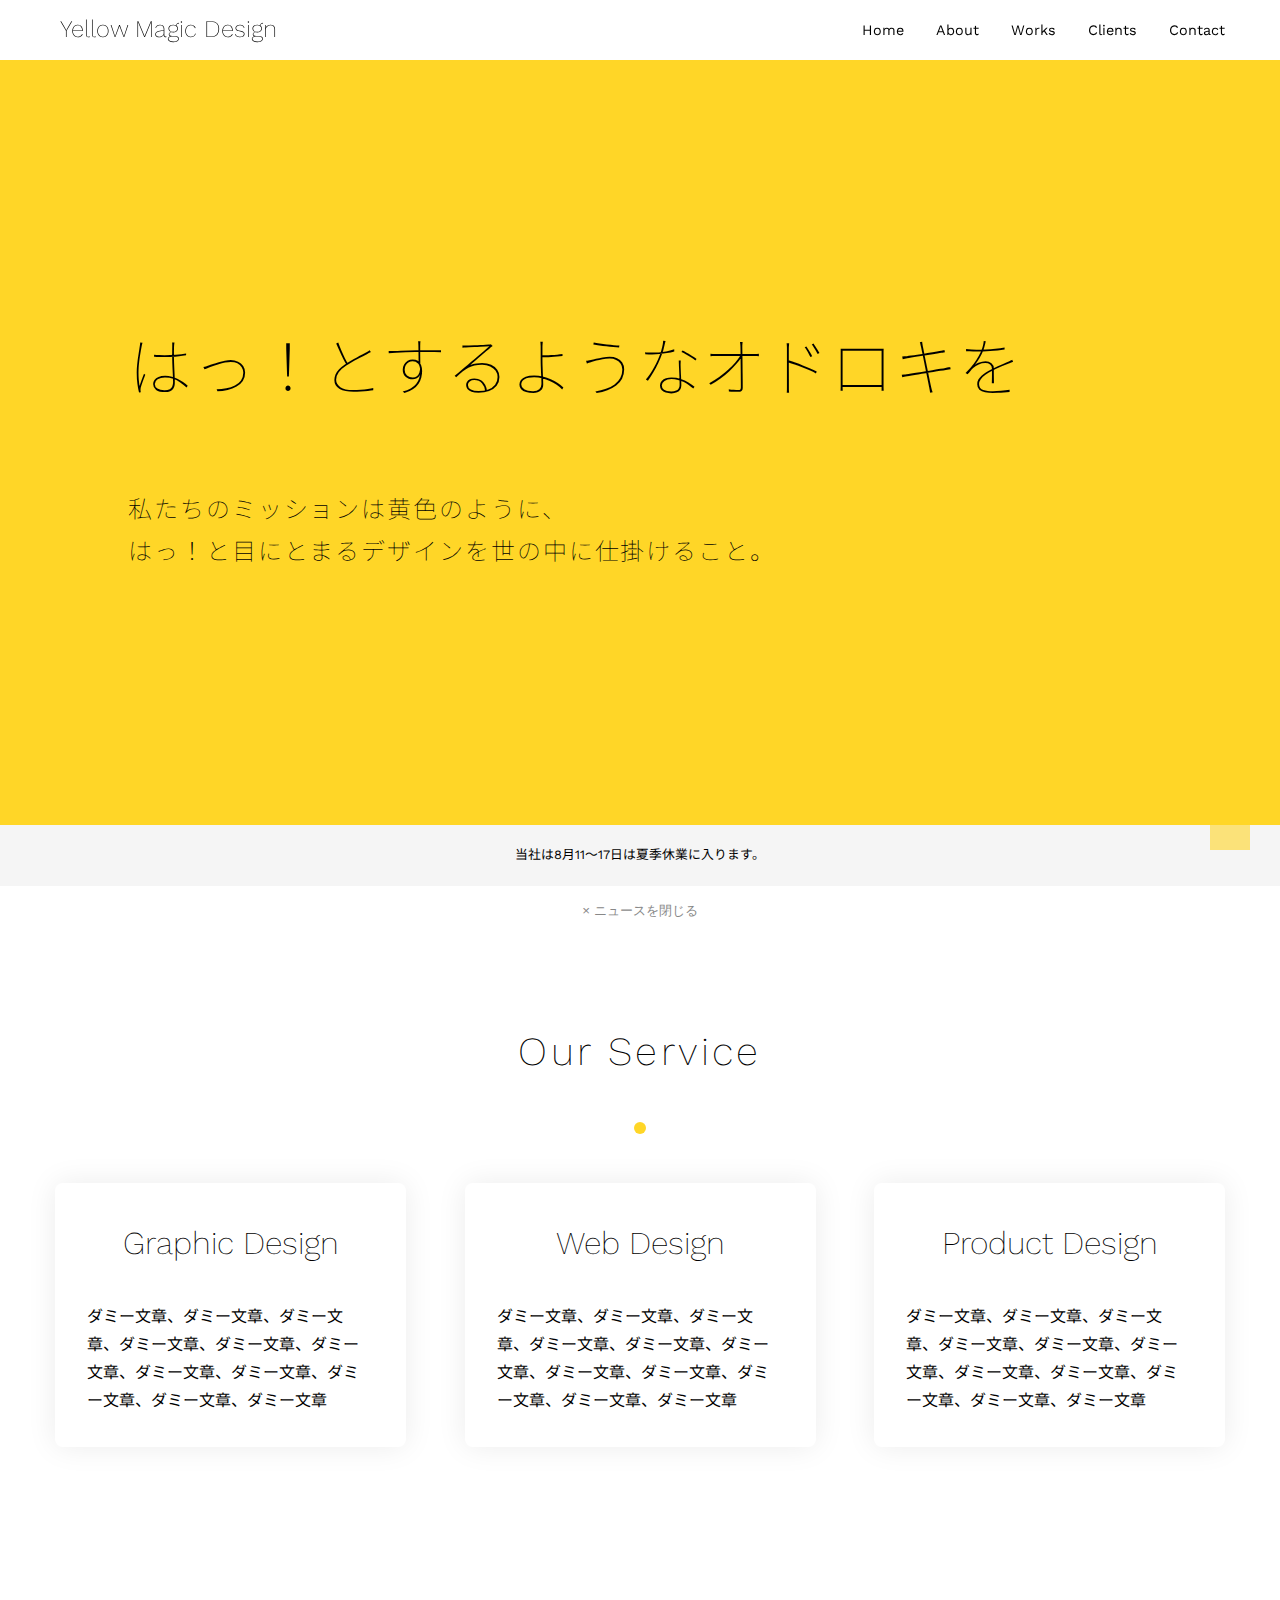
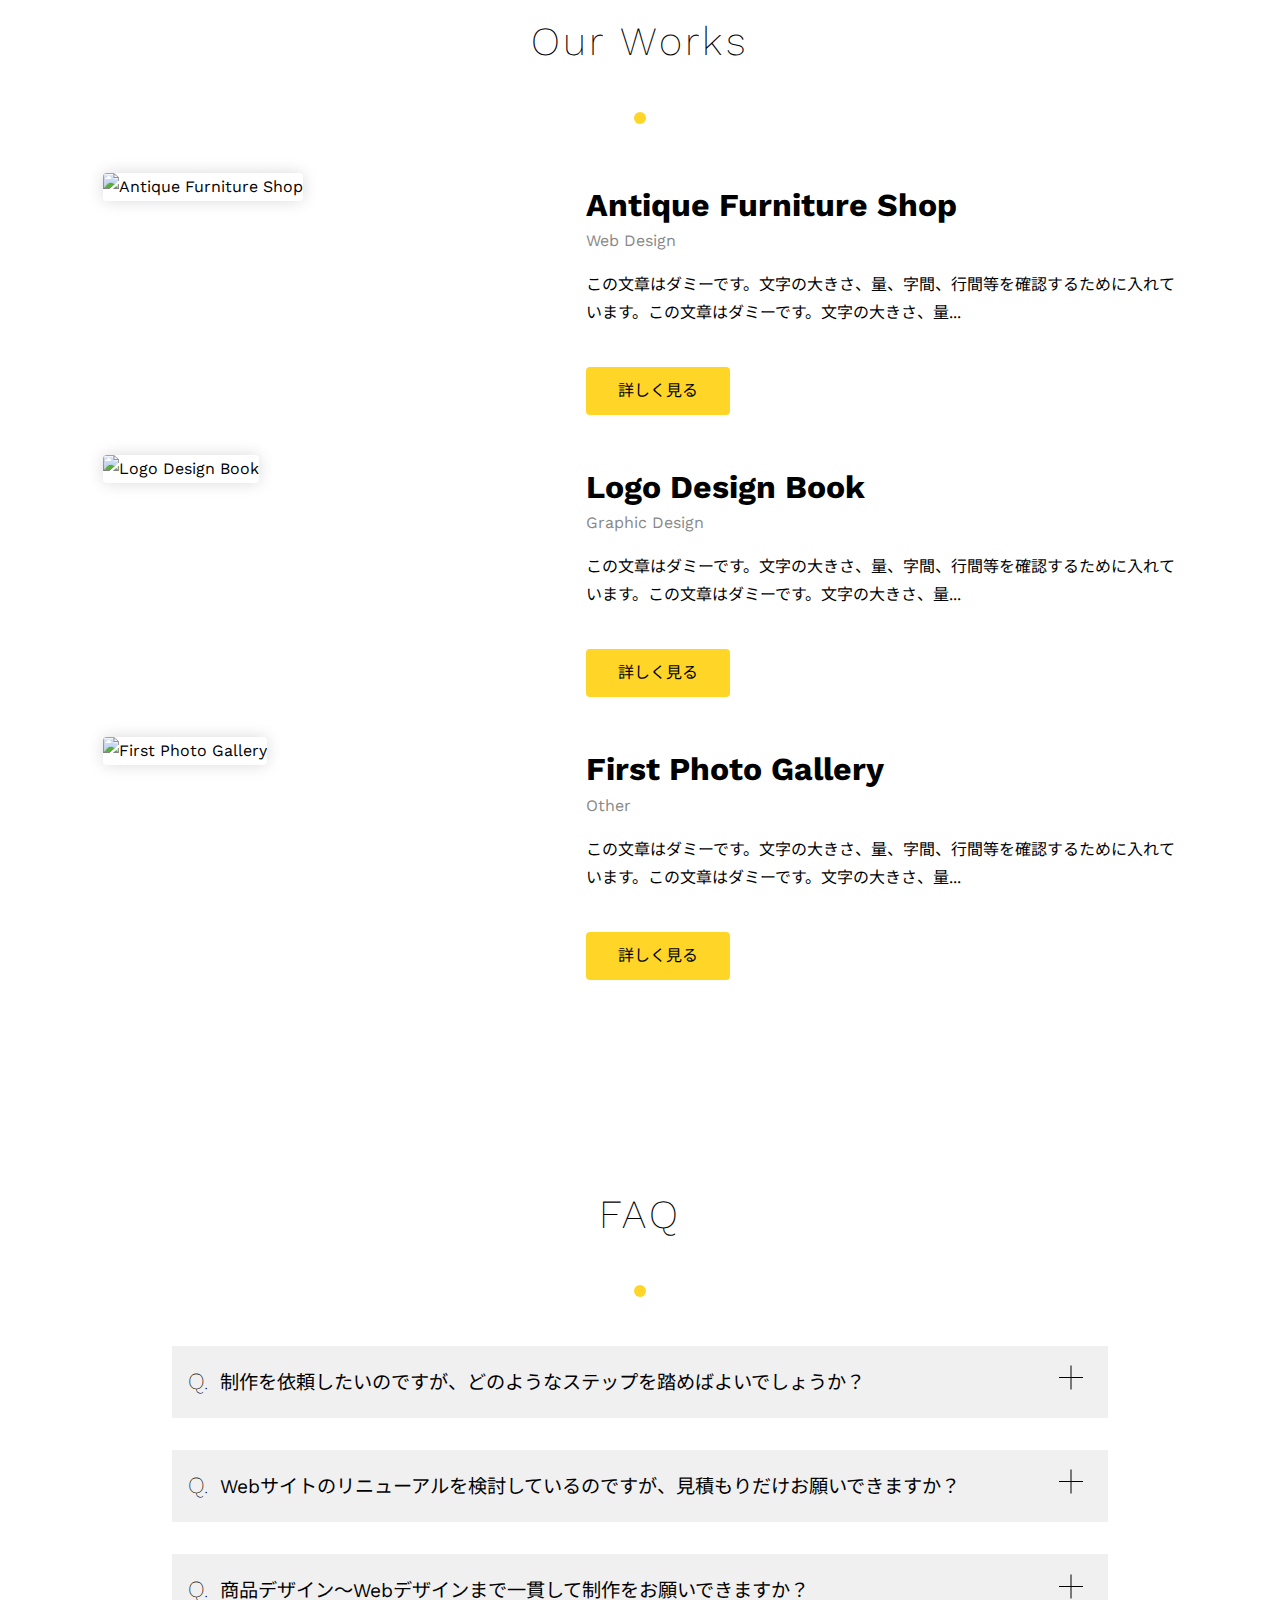
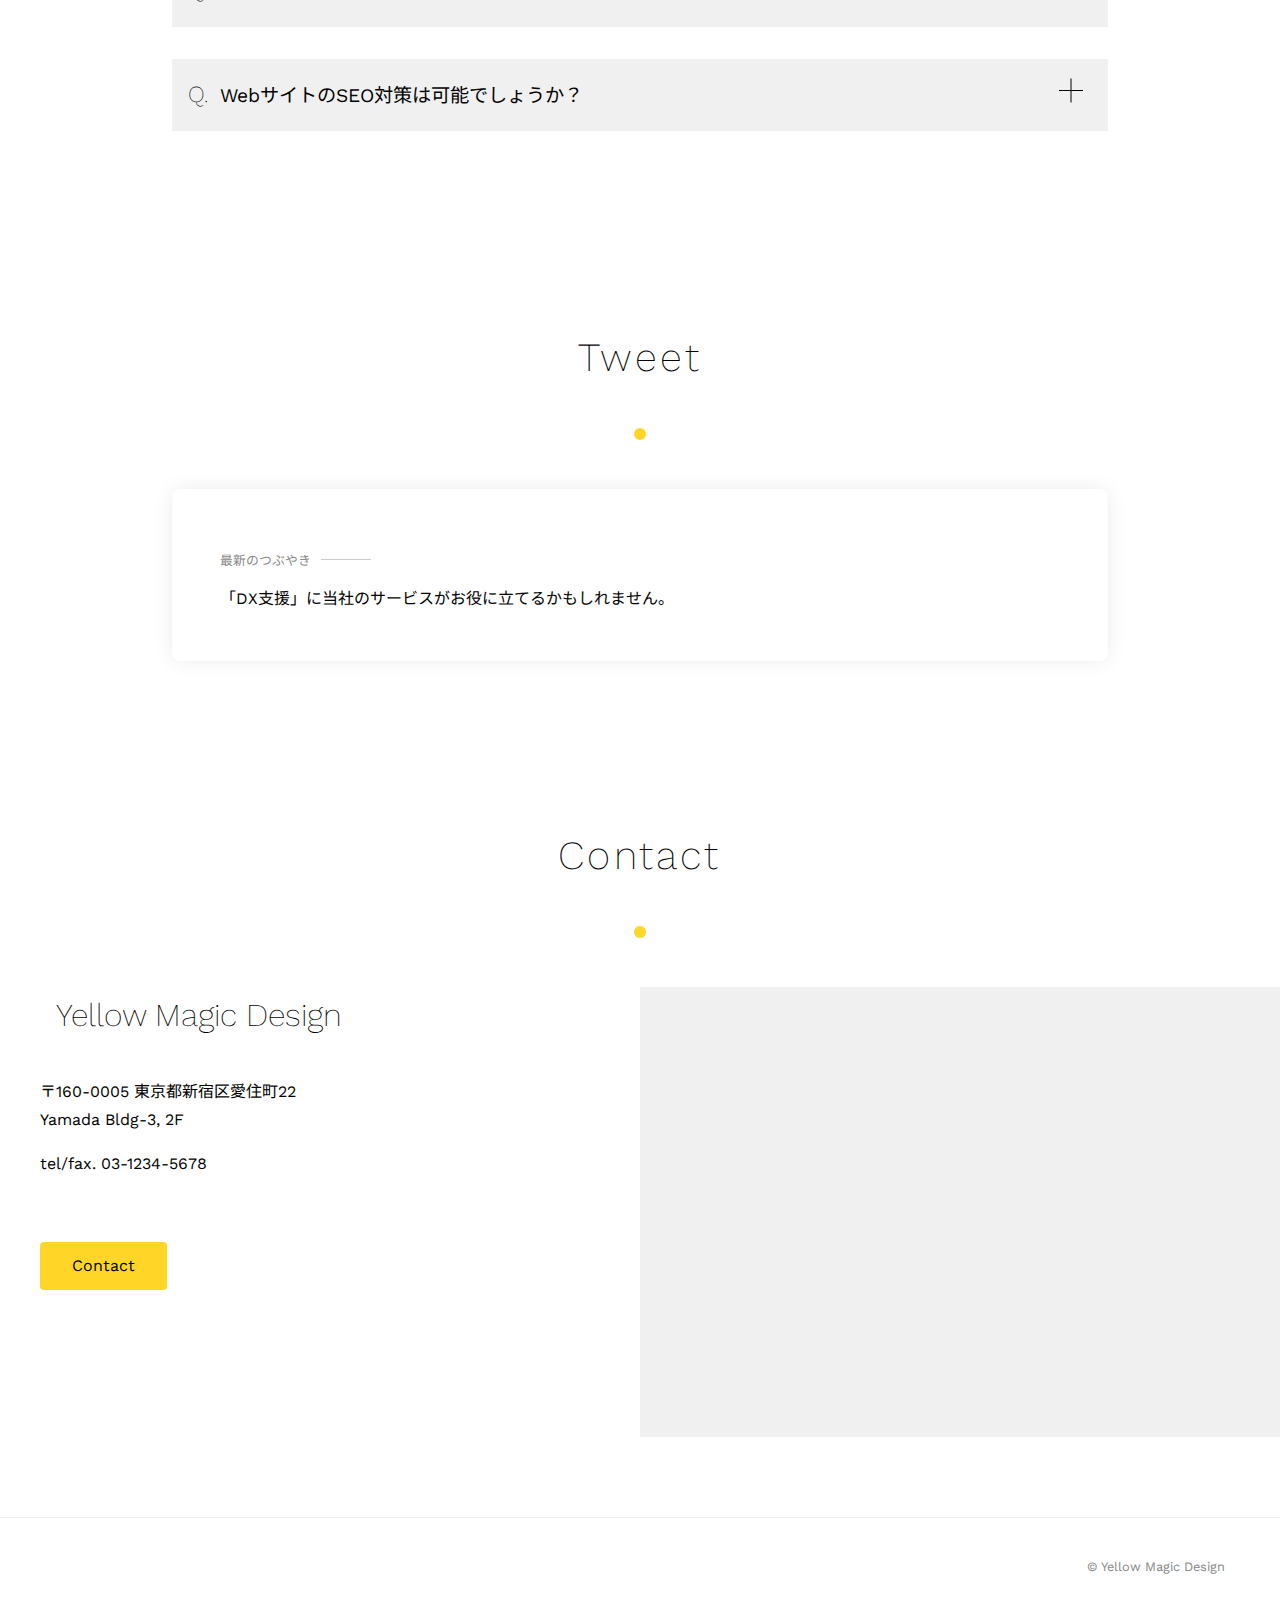
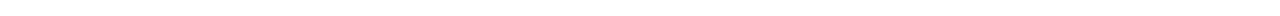
==== final.html @ 401cc13d "init" ====
<!DOCTYPE html>
<html lang="ja">

<head>
  <meta charset="UTF-8">
  <meta http-equiv="X-UA-Compatible" content="IE=edge">
  <meta name="viewport" content="width=device-width, initial-scale=1.0">
  <title>Yellow Magic Design</title>

  <!-- styles -->
  <link href="https://cdn.jsdelivr.net/npm/remixicon@2.5.0/fonts/remixicon.css" rel="stylesheet">

  <link rel="preconnect" href="https://fonts.googleapis.com">
  <link rel="preconnect" href="https://fonts.gstatic.com" crossorigin>
  <link
    href="https://fonts.googleapis.com/css2?family=Noto+Sans+JP:wght@100;300;400;700&family=Work+Sans:wght@100;200;400;700&display=swap"
    rel="stylesheet">

  <link rel="stylesheet" href="js/slick/slick.css">
  <link rel="stylesheet" href="js/slick/slick-theme.css">

  <link rel="stylesheet" href="style.css">

</head>

<body>
  <header class="site-header">
    <div class="container site-header-container">
      <p class="site-header-logo"><a href="#"><i class="ri-edit-circle-fill"></i>Yellow Magic Design</a></p>
      <nav class="site-header-nav">
        <ul>
          <li><a href="#">Home</a></li>
          <li><a href="#">About</a></li>
          <li><a href="#">Works</a></li>
          <li><a href="#">Clients</a></li>
          <li><a href="#">Contact</a></li>
        </ul>
      </nav>
    </div>
  </header>

  <main>
    <div class="mv">
      <h1 class="mv-copy">はっ！とするようなオドロキを</h1>
      <p class="mv-subcopy">私たちのミッションは黄色のように、<br>はっ！と目にとまるデザインを世の中に仕掛けること。</p>
    </div>

    <div class="quick-news">
      <div class="quick-news-content">
        <div class="container">
          <p>当社は8月11〜17日は夏季休業に入ります。</p>
        </div>
      </div>
      <div class="text-center quick-news-control">
        <button id="quick-news-btn" class="quick-news-btn">× ニュースを閉じる</button>
      </div>
    </div>

    <section class="section service">
      <h2 class="section-head">Our Service</h2>
      <div class="container">

        <ul class="service-list">
          <li>
            <div class="service-card">
              <h3 class="service-card__head">Graphic Design</h3>
              <div class="service-card__fig">
                <i class="ri-image-edit-line service-icon"></i>
              </div>
              <p>ダミー文章、ダミー文章、ダミー文章、ダミー文章、ダミー文章、ダミー文章、ダミー文章、ダミー文章、ダミー文章、ダミー文章、ダミー文章</p>
            </div>
          </li>
          <li>
            <div class="service-card">
              <h3 class="service-card__head">Web Design</h3>
              <div class="service-card__fig">
                <i class="ri-window-line service-icon"></i>
              </div>
              <p>ダミー文章、ダミー文章、ダミー文章、ダミー文章、ダミー文章、ダミー文章、ダミー文章、ダミー文章、ダミー文章、ダミー文章、ダミー文章</p>
            </div>
          </li>
          <li>
            <div class="service-card">
              <h3 class="service-card__head">Product Design</h3>
              <div class="service-card__fig">
                <i class="ri-pencil-ruler-line service-icon"></i>
              </div>
              <p>ダミー文章、ダミー文章、ダミー文章、ダミー文章、ダミー文章、ダミー文章、ダミー文章、ダミー文章、ダミー文章、ダミー文章、ダミー文章</p>
            </div>
          </li>
        </ul>
      </div>
    </section>

    <section class="works section">
      <div class="container">
        <h2 class="section-head">Our Works</h2>
        <div class="works-container">
          <section class="works-panel">
            <div class="works-thumb">
              <img src="https://picsum.photos/id/311/900/600" alt="Antique Furniture Shop">
            </div>
            <div class="works-detail">
              <h3 class="works-title">Antique Furniture Shop</h3>
              <p class="works-cat">Web Design</p>
              <p class="works-desc">この文章はダミーです。文字の大きさ、量、字間、行間等を確認するために入れています。この文章はダミーです。文字の大きさ、量...</p>
              <p class="works-link">
                <a href="#" class="btn btn-primary">詳しく見る</a>
              </p>
            </div>
          </section>
          <section class="works-panel">
            <div class="works-thumb">
              <img src="https://picsum.photos/id/20/900/600" alt="Logo Design Book">
            </div>
            <div class="works-detail">
              <h3 class="works-title">Logo Design Book</h3>
              <p class="works-cat">Graphic Design</p>
              <p class="works-desc">この文章はダミーです。文字の大きさ、量、字間、行間等を確認するために入れています。この文章はダミーです。文字の大きさ、量...</p>
              <p class="works-link">
                <a href="#" class="btn btn-primary">詳しく見る</a>
              </p>
            </div>
          </section>
          <section class="works-panel">
            <div class="works-thumb">
              <img src="https://picsum.photos/id/250/900/600" alt="First Photo Gallery">
            </div>
            <div class="works-detail">
              <h3 class="works-title">First Photo Gallery</h3>
              <p class="works-cat">Other</p>
              <p class="works-desc">この文章はダミーです。文字の大きさ、量、字間、行間等を確認するために入れています。この文章はダミーです。文字の大きさ、量...</p>
              <p class="works-link">
                <a href="#" class="btn btn-primary">詳しく見る</a>
              </p>
            </div>
          </section>
        </div>
      </div>
    </section>

    <section class="faq section">
      <h2 class="section-head">FAQ</h2>
      <div class="container">
        <dl class="faq-list">
          <div class="faq-item">
            <dt>制作を依頼したいのですが、どのようなステップを踏めばよいでしょうか？
              <span class="faq-openclose"></span>
            </dt>
            <dd>
              この文章はダミーです。文字の大きさ、量、字間、行間等を確認するために入れています。この文章はダミーです。文字の大きさ、量、字間、行間等を確認するために入れています。この文章はダミーです。文字の大きさ、...
            </dd>
          </div>
          <div class="faq-item">
            <dt>Webサイトのリニューアルを検討しているのですが、見積もりだけお願いできますか？
              <span class="faq-openclose"></span>
            </dt>
            <dd>
              この文章はダミーです。文字の大きさ、量、字間、行間等を確認するために入れています。この文章はダミーです。文字の大きさ、量、字間、行間等を確認するために入れています。この文章はダミーです。文字の大きさ、...
            </dd>
          </div>
          <div class="faq-item">
            <dt>商品デザイン〜Webデザインまで一貫して制作をお願いできますか？
              <span class="faq-openclose"></span>
            </dt>
            <dd>
              この文章はダミーです。文字の大きさ、量、字間、行間等を確認するために入れています。この文章はダミーです。文字の大きさ、量、字間、行間等を確認するために入れています。この文章はダミーです。文字の大きさ、...
            </dd>
          </div>
          <div class="faq-item">
            <dt>WebサイトのSEO対策は可能でしょうか？
              <span class="faq-openclose"></span>
            </dt>
            <dd>
              この文章はダミーです。文字の大きさ、量、字間、行間等を確認するために入れています。この文章はダミーです。文字の大きさ、量、字間、行間等を確認するために入れています。この文章はダミーです。文字の大きさ、...
            </dd>
          </div>
        </dl>
      </div>
    </section>

    <section class="section tweet">
      <h2 class="section-head">Tweet</h2>
      <div class="container">
        <div class="tweet-container">
          <p class="tweet-head">最新のつぶやき</p>
          <div class="tweet-content-ls19"></div>
        </div>
      </div>
    </section>

    <section class="section contact">
      <h2 class="section-head">Contact</h2>
      <div class="container-full contact-container">
        <div class="contact-detail">
          <p class="contact-logo">
            <i class="ri-edit-circle-fill"></i>Yellow Magic Design
          </p>
          <p class="contact-addr">〒160-0005 東京都新宿区愛住町22 <br>
            Yamada Bldg-3, 2F
          </p>
          <p class="contact-tel">
            tel/fax. 03-1234-5678
          </p>
          <p class="contact-btn">
            <a href="#" class="btn btn-primary">Contact</a>
          </p>
        </div>
        <div class="contact-map">
          <iframe
            src="https://www.google.com/maps/embed?pb=!1m14!1m8!1m3!1d12961.591619667677!2d139.7204376!3d35.6918247!3m2!1i1024!2i768!4f13.1!3m3!1m2!1s0x0%3A0xb548b9250334152f!2z44Kk44Oz44K_44O844OX44Op44OzSVTjgrnjgq_jg7zjg6vmlrDlrr_moKE!5e0!3m2!1sen!2sjp!4v1660771553236!5m2!1sen!2sjp"
            width="600" height="450" style="border:0;" allowfullscreen="" loading="lazy"
            referrerpolicy="no-referrer-when-downgrade"></iframe>
        </div>
      </div>
    </section>

  </main>

  <footer class="site-footer">
    <div class="container site-footer-container">
      <div class="site-footer-sns">
        <a href="#" target="_blank"><i class="ri-twitter-fill"></i></a>
        <a href="#" target="_blank"><i class="ri-facebook-fill"></i></a>
        <a href="#" target="_blank"><i class="ri-instagram-line"></i></a>
      </div>
      <small class="site-footer-copyright">&copy; Yellow Magic Design</small>
    </div>
  </footer>

  <!-- <div class="mouse-follow"></div> -->

  <div class="pagetop">
    <i class="ri-arrow-up-line"></i>
  </div>

  <div class="offset-line"></div>

  <!-- scripts -->
  <script src="js/jquery-3.6.0.min.js"></script>
  <script src="js/jQuery-inView.min.js"></script>
  <script src="js/slick/slick.min.js"></script>
  <script src="js/script.js"></script>

</body>

</html>
---- style.css ----
@charset 'utf-8';

:root {
  --main-color: #ffd627;
  --base-color: #fff;
  --text-gray: #888;
  --container-max: 1200px;
  --remix-icon: remixicon !important;
}

* {
  margin: 0;
  padding: 0;
  box-sizing: border-box;
}

/* Common */
a {
  transition: all .3s;
}

a:hover {
  opacity: .75;
}

img {
  max-width: 100%;
  vertical-align: bottom;
}

body {
  font-family: 'Work Sans', 'Noto Sans JP', 'Hiragino Kaku Gothic', Meiryo, sans-serif;
  font-weight: normal;
  line-height: 1.75;
  padding-top: 60px;
}

.container {
  max-width: 1200px;
  margin-left: auto;
  margin-right: auto;
  padding-left: 15px;
  padding-right: 15px;
}

@media screen and (min-width: 1200px) {

  .container-full {
    margin-left: calc((100vw - var(--container-max)) / 2);
    margin-right: calc((100vw - var(--container-max)) / 2);
  }
}

.btn {
  display: inline-block;
  line-height: 1;
  border-radius: 4px;
  padding: 1em 2em;
  text-decoration: none;
  text-align: center;
}

.btn-primary {
  background-color: var(--main-color);
  color: #000;
}

.hidden {
  display: none;
}

.section {
  padding: 5rem 0;
}

.section-head {
  text-align: center;
  margin-bottom: 6rem;
  font-size: 2.5rem;
  letter-spacing: .08em;
  font-weight: 200;
  position: relative;
}

.section-head::after {
  content: '';
  position: absolute;
  width: 12px;
  height: 12px;
  background-color: var(--main-color);
  border-radius: 50%;
  left: 50%;
  top: 150%;
  margin-left: -6px;
}

/* Header */
.site-header {
  background-color: var(--base-color);
  height: 60px;
  position: fixed;
  left: 0;
  top: 0;
  width: 100%;
  z-index: 1000;
  background-color: rgba(255 255 255 / .9);
}

.site-header-container {
  height: 100%;
  display: flex;
  align-items: center;
  justify-content: space-between;
}

.site-header-logo {
  font-size: 1.1rem;
  font-weight: 200;
}

.site-header-logo a {
  text-decoration: none;
  color: #000;
}

.site-header-logo i {
  color: var(--main-color);
  vertical-align: middle;
  margin-right: .2em;
}

.site-header-nav ul {
  display: flex;
  list-style: none;
}

.site-header-nav ul li:not(:last-child) {
  margin-right: 2em;
}

.site-header-nav ul li a {
  text-decoration: none;
  font-size: .9rem;
  color: #000;
  position: relative;
}

.site-header-nav ul li a:hover::after {
  content: '';
  position: absolute;
  left: 0;
  bottom: -5px;
  height: 1px;
  background-color: #000;
  width: 100%;
}

@media screen and (min-width: 768px) {
  .site-header-logo {
    font-size: 1.5rem;
  }
}

/* Footer */
.site-footer {
  padding: 2rem;
  border-top: 1px solid #eee;
}

.site-footer-container {
  display: flex;
  justify-content: space-between;
  align-items: center;
}

.site-footer-sns a {
  margin-right: 1rem;
  font-size: 1.2rem;
  color: var(--text-gray);
  text-decoration: none;
}

.site-footer-copyright {
  font-size: .8rem;
  color: var(--text-gray);
}

/* MV */
.mv {
  background: var(--main-color) url(https://picsum.photos/id/855/1600/900) no-repeat right bottom;
  background-size: cover;
  height: 85vh;
  display: flex;
  justify-content: center;
  flex-direction: column;
  padding: 5%;
}

.mv-copy {
  font-weight: 100;
  font-size: calc(1.75vw + 1.5rem);
  margin-bottom: 1em;
}

.mv-copy br {
  display: block;
}

@media screen and (min-width: 768px) {
  .mv {
    padding: 10%;
  }

  .mv-copy {
    font-size: 4rem;
  }

  .mv-copy br {
    display: none;
  }

  .mv-subcopy {
    font-size: 1.5rem;
    font-weight: 100;
    letter-spacing: .08em;
  }
}


/* News */
.quick-news {
  margin-bottom: 1rem;
}

.quick-news-content {
  background-color: #f5f5f5;
  margin-bottom: 1rem;
  padding: 1.2rem 0;
  text-align: center;
  font-size: .8rem;
}

.quick-news-control {
  margin-top: .5rem;
  text-align: center;
  font-size: .6rem;
}

.quick-news-btn {
  background: none;
  border: none;
  padding: 0;
  cursor: pointer;
  color: var(--text-gray);
}

/* Service */
.service-list {
  display: flex;
  flex-direction: column;
  list-style: none;
}

.service-list li:not(:last-child) {
  margin-bottom: 40px;
}

.service-card {
  box-shadow: 0 0 30px 0 rgba(0 0 0 / .08);
  border-radius: 8px;
  padding: 2rem;
}

.service-card__head {
  text-align: center;
  margin-bottom: 2rem;
  font-size: 2rem;
  font-weight: 200;
}

.service-card__fig {
  text-align: center;
  font-size: 6rem;
  color: var(--main-color);
}

@media screen and (min-width: 768px) {
  .service-list {
    flex-direction: row;
    justify-content: space-between;
  }

  .service-list li {
    flex: 30% 1 1;
    max-width: 30%;
    margin-bottom: 0 !important;
  }

}

/* Works */
.works-panel {
  padding: 0 2rem;
  display: flex !important;
  /*slickがblockを強制するので、阻止する*/
  justify-content: space-between;
  flex-direction: column;
}

.works-thumb {
  margin-bottom: 32px;
}

.works-thumb img {
  box-shadow: 0 0 16px rgba(0 0 0 / .15);
  border-radius: 4px;
}
.works-detail {
  padding-bottom: 40px;
}

.works-title {
  line-height: 1;
  font-size: 2rem;
  margin-bottom: .2em;
  margin-top: .5em;
}

.works-cat {
  margin-bottom: 1em;
  color: var(--text-gray);
}

.works-link {
  margin-top: 2.5rem;
}

@media screen and (min-width: 768px) {
  .works-panel {
    flex-direction: row;
    padding: 0 3rem;
  }
  .works-thumb {
    flex: 40%;
    max-width: 40%;
    margin-bottom: 0;
  }

  .works-detail {
    flex: 55%;
    max-width: 55%;
  }
}

/* works: slickオーバーライドスタイル */
.slick-prev,
.slick-next {
  background: white;
  width: 40px;
  height: 40px;
  box-shadow: 0 0 12px 0 rgb(0 0 0 / 10%);
  border-radius: 50%;
  /* z-index: 1; */
}

.slick-prev {
  left: -10px;
}

.slick-next {
  right: -10px;
}

.slick-prev::before,
.slick-next::before {
  font-family: var(--remix-icon);
  color: var(--main-color);
  font-size: 30px;
}

.slick-prev::before {
  content: "\EA64";
}

.slick-next::before {
  content: "\EA6E";
}

@media screen and (min-width: 768px) {
  .slick-prev {
    left: 0;
  }
  
  .slick-next {
    right: 0;
  }
}

/* FAQ */
.faq-list {
  margin: 0 auto;
}

.faq-item {
  margin-bottom: 2rem;
}

.faq-list dt {
  background-color: #f0f0f0;
  padding: 1rem;
  padding-right: 60px;
  position: relative;
}

.faq-list dt::before {
  content: 'Q.';
  margin-right: .5em;
  font-size: 1.2em;
  font-weight: 200;
}

.faq-list dd {
  padding: 1rem;
  display: none;
}

.faq-openclose {
  position: absolute;
  right: 1.4rem;
  top: 50%;
  margin-top: -20px;
  width: 30px;
  height: 30px;
  cursor: pointer;
}

.faq-openclose::before,
.faq-openclose::after {
  content: '';
  position: absolute;
  top: 50%;
  left: 3px;
  width: 24px;
  height: 1px;
  background-color: black;
}

.faq-openclose::after {
  transform: rotate(90deg);
  transition: .4s;
}

.faq-openclose.is-open::after {
  transform: rotate(0deg);
}

@media screen and (min-width: 768px) {
  .faq-list {
    width: 80%;
  }
  .faq-list dt {
    font-size: 1.2rem;
    padding-right: 80px;
  }
}

/* Tweet */
.tweet-container {
  margin-left: auto;
  margin-right: auto;
  padding: 1.2rem;
  border-radius: 8px;
  box-shadow: 0 0 20px rgba(0 0 0 / .08);
  overflow: hidden;
  position: relative;
}

.tweet-container::after {
  content: "\F23A";
  font-family: var(--remix-icon);
  line-height: 1;
  font-size: 100px;
  position: absolute;
  right: 0;
  bottom: -20px;
  color: rgba(0 0 0 / .07);
}

.tweet-head {
  margin-top: 1em;
  margin-bottom: 1em;
  font-size: .8rem;
  color: var(--text-gray);
}

.tweet-head::after {
  content: '';
  display: inline-block;
  margin-left: 10px;
  height: 1px;
  background-color: #ccc;
  width: 50px;
  vertical-align: middle;
  transform: translateY(-2px);
}

.tweet-content,
.tweet-content-ls16,
.tweet-content-ls19 {
  position: relative;
  z-index: 1;
}

.tweet-content-ls16,
.tweet-content-ls19 {
  display: none;
}

.tweet-display {
  margin-top: 1rem;
}

.tweet-display-btn {
  font-size: .8rem;
  border: none;
  background: none;
  padding: .2em 1em;
  border: 1px solid #eee;
  background-color: #f9f9f9;
  color: #888;
  border-radius: 10px;
  cursor: pointer;
}

@media screen and (min-width: 768px) {
  .tweet-container {
    width: 80%;
    padding: 3rem;
  }
}

/* Contact */
.contact-container {
  display: flex;
  flex-direction: column;
}

.contact-detail {
  margin-bottom: 2rem;
  padding-left: 1rem;
}

.contact-logo {
  font-size: 2rem;
  font-weight: 200;
  margin-bottom: 1em;
}

.contact-logo i {
  color: var(--main-color);
  vertical-align: middle;
  margin-right: .5em;
}

.contact-addr {
  margin-bottom: 1em;
}

.contact-btn {
  margin-top: 4rem;
}

.contact-tel {
  margin-bottom: 1em;
}

.contact-map {
  flex: 50%;
  background-color: #f0f0f0;
}

.contact-map iframe {
  width: 100%;
  vertical-align: bottom;
}

@media screen and (min-width: 768px) {
  .contact-container {
    flex-direction: row;
  }
  .contact-detail {
    flex: 45% 0 1;
    max-width: 45%;
    margin-right: 5%;
    margin-bottom: 0;
  }
}
@media screen and (min-width: 1200px) {
  .contact-detail {
    padding-left: 0;
  }
  .contact-map {
    margin-right: calc((100vw - var(--container-max)) / -2);
  }
}

.pagetop {
  width: 40px;
  height: 40px;
  position: fixed;
  z-index: 2000;
  right: 30px;
  bottom: 50px;
  background-color: var(--main-color);
  color: #fff;
  font-size: 1.5rem;
  text-align: center;
  line-height: 40px;
  cursor: pointer;
  opacity: .6;
}

.pagetop:hover {
  opacity: .9;
}


/* レッスンで追加
============================================= */

/* マウス追従 */
/* .mouse-follow {
  width: 60px;
  height: 60px;
  border-radius: 50%;
  position: fixed;
  background-color: rgba(255 214 39 / .5);
  top: 0;
  left: 0;
  z-index: 1000;
  margin-left: -30px;
  margin-top: -30px;
} */


/* ハンバーガーメニューのCSS */

/* ボタン */
.site-header-navbtn {
  /* display: none; */
  width: 40px;
  height: 40px;
  background: none;
  border: none;
  position: fixed;
  right: 10px;
  top: 10px;
  /* background-color: #eee; */
  z-index: 1;
}

.site-header-navbtn span,
.site-header-navbtn::before,
.site-header-navbtn::after {
  display: block;
  width: 30px;
  height: 1px;
  background-color: #999;
  position: absolute;
  top: 50%;
  left: 5px;
  transition: transform .4s;
}

.site-header-navbtn::before,
.site-header-navbtn::after {
  content: '';
}

.site-header-navbtn::before {
  transform: translateY(-8px);
  /* translate: 0 -8px; */
}

.site-header-navbtn::after {
  transform: translateY(8px);
}

body.is-nav-open .site-header-navbtn span {
  transform: scaleX(0);
}
body.is-nav-open .site-header-navbtn::before {
  transform: translateY(0) rotate(45deg) ;
  /* translate: 0 0;
  rotate: 45deg; */
}
body.is-nav-open .site-header-navbtn::after {
  transform: translateY(0) rotate(-45deg);
}

@media screen and (max-width: 767px) {
  /* ボタン */
  .site-header-navbtn {
    display: block;
  }

  /* ナビゲーション  */
  .site-header-nav {
    background-color: var(--base-color);
    position: fixed;
    width: 100%;
    height: 100%;
    left: 0;
    top: 0;
    transform: translateX(-100%);
    transition: transform .6s;
  }

  body.is-nav-open .site-header-nav {
    transform: translateX(0);
  }

  .site-header-nav ul {
    text-align: center;
    justify-content: center;
    flex-direction: column;
    height: 100%;
  }

  .site-header-nav ul li:not(:last-child) {
    margin-right: 0;
    margin-bottom: 1.5em;
  }

  .site-header-nav ul li a {
    font-size: 1.5rem;
  }
  
}
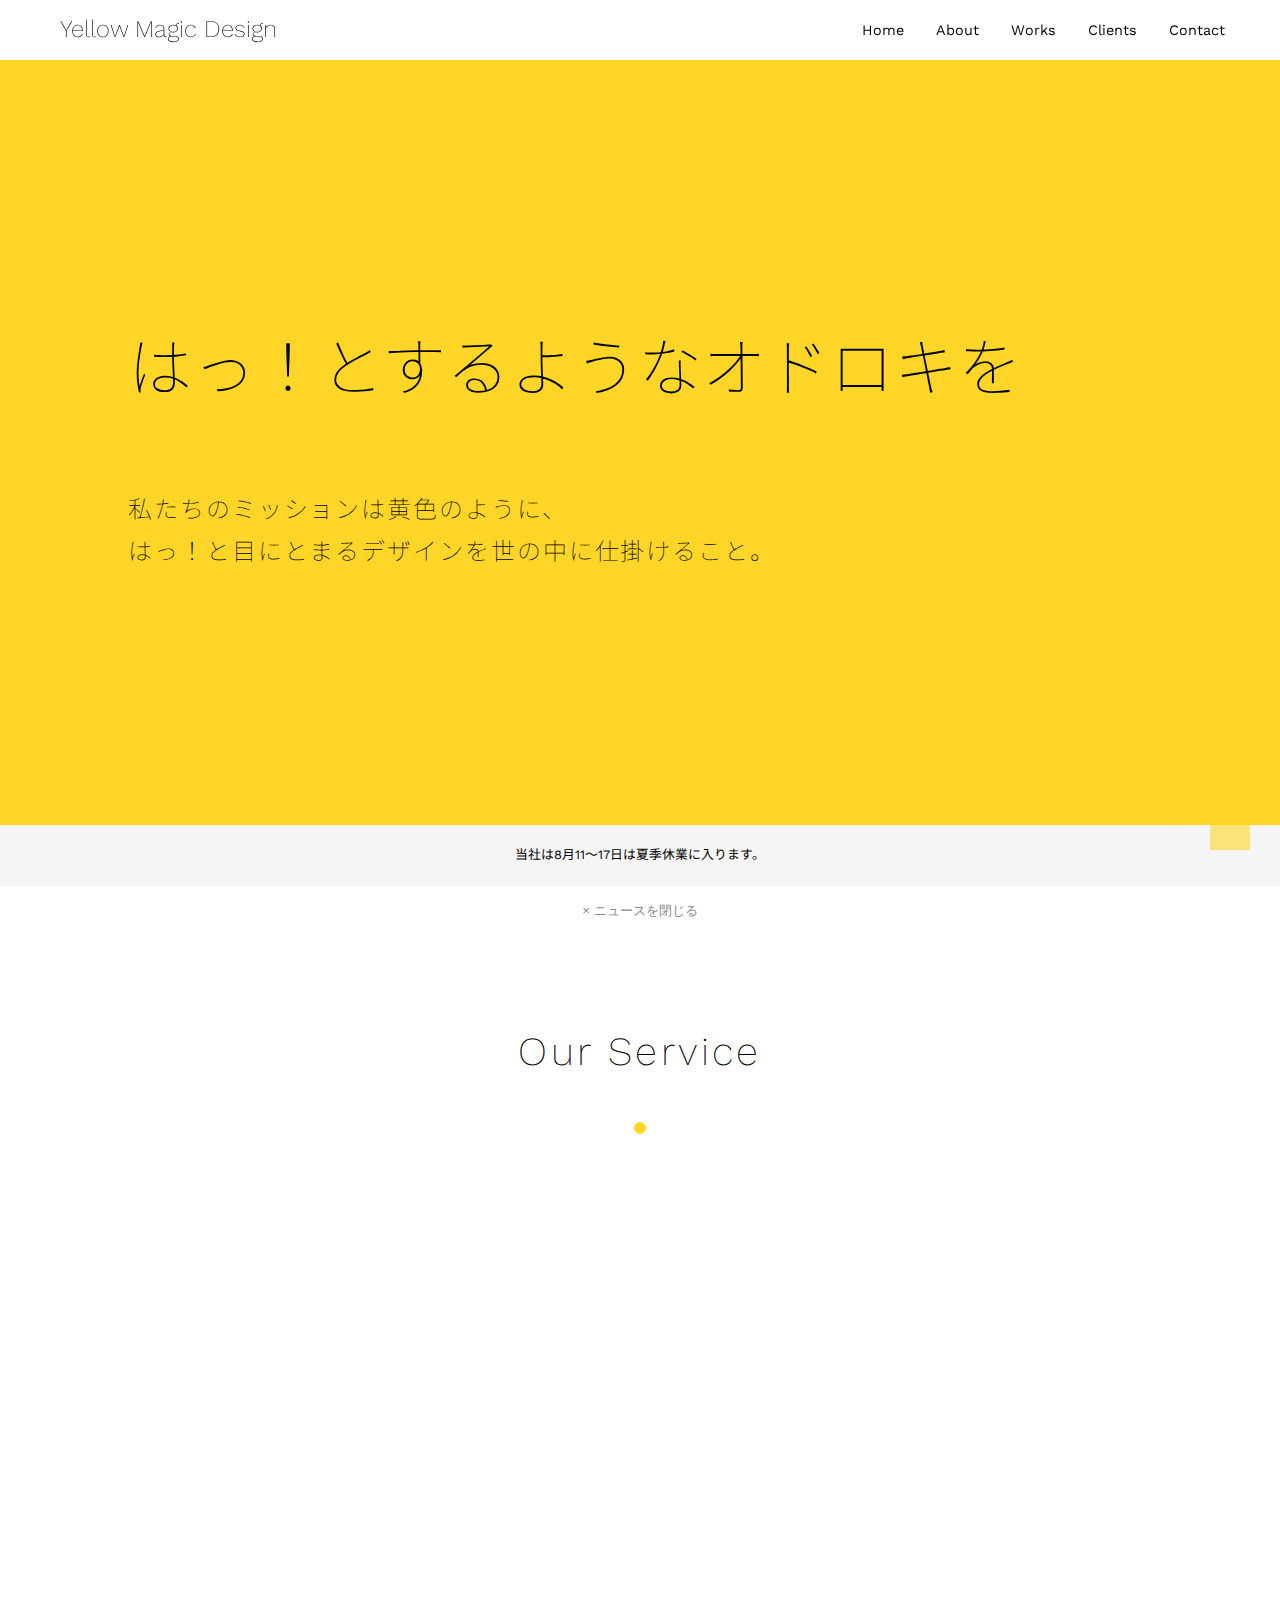
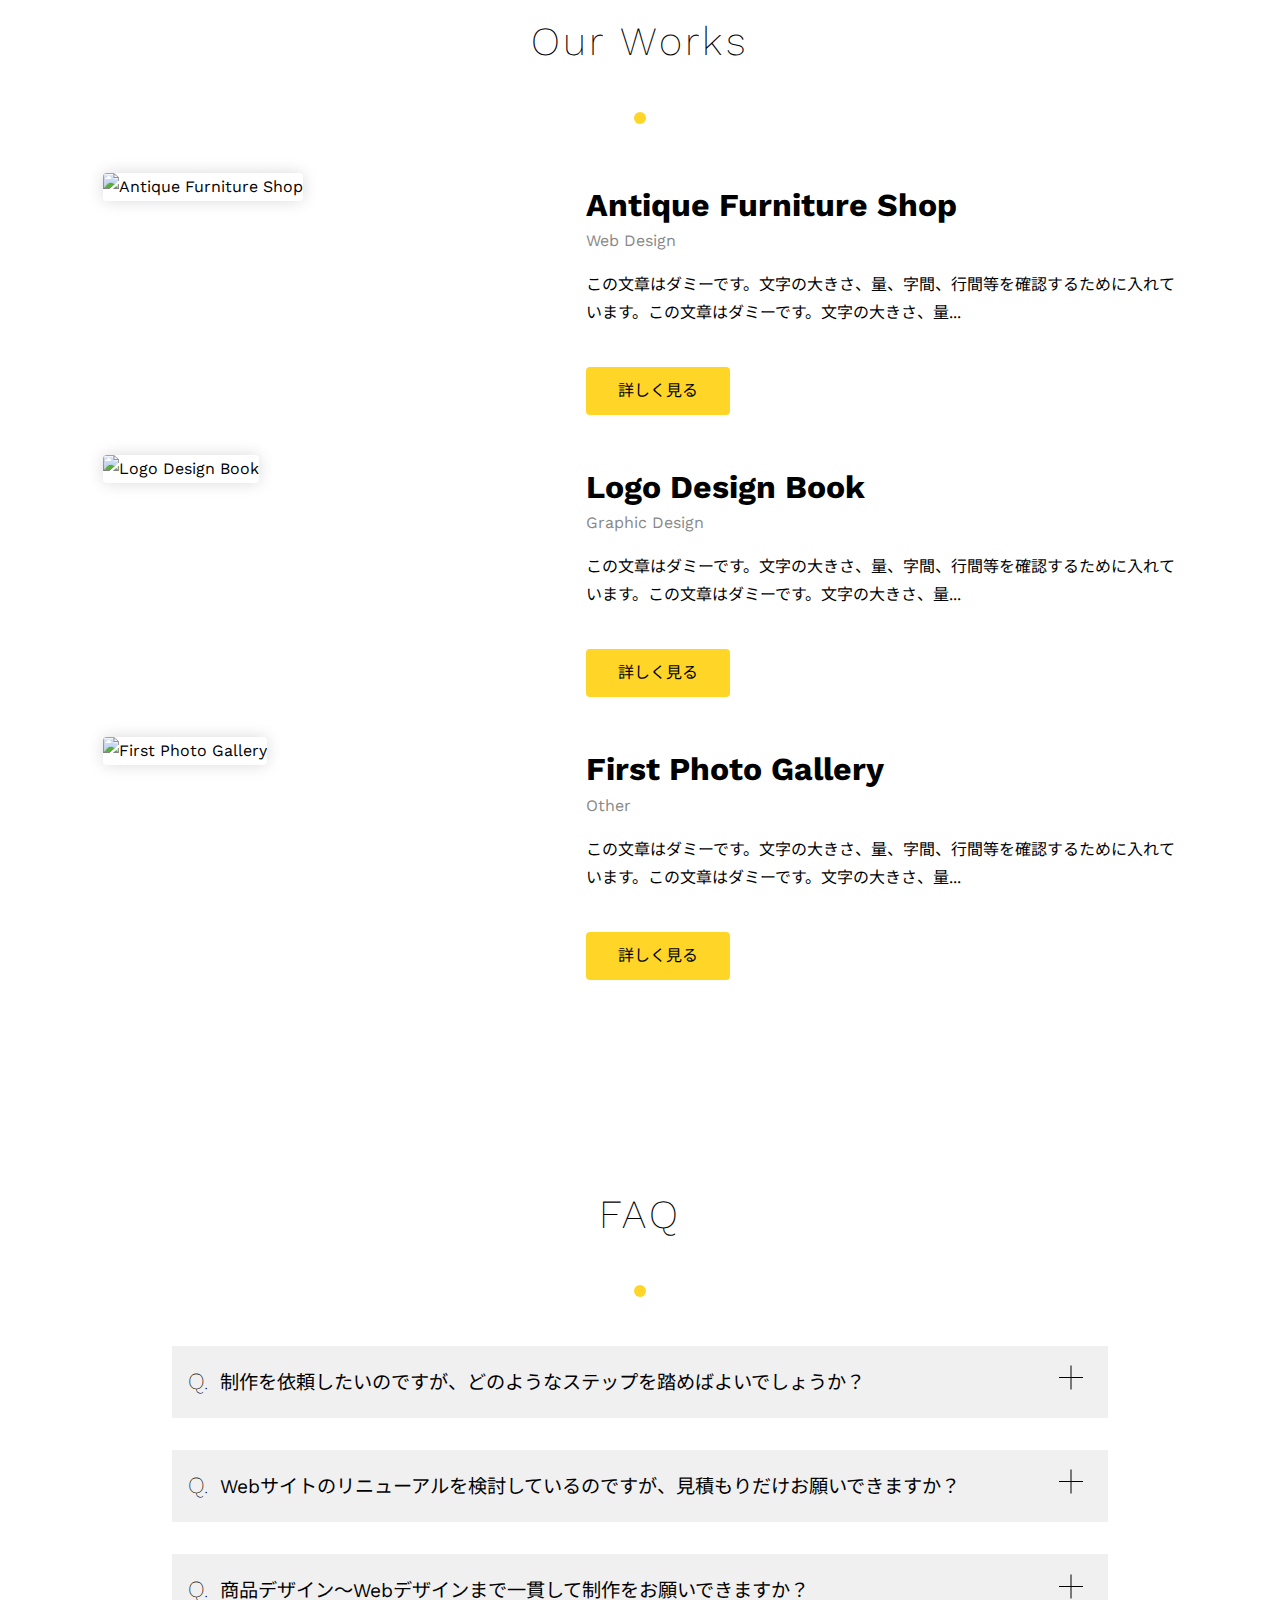
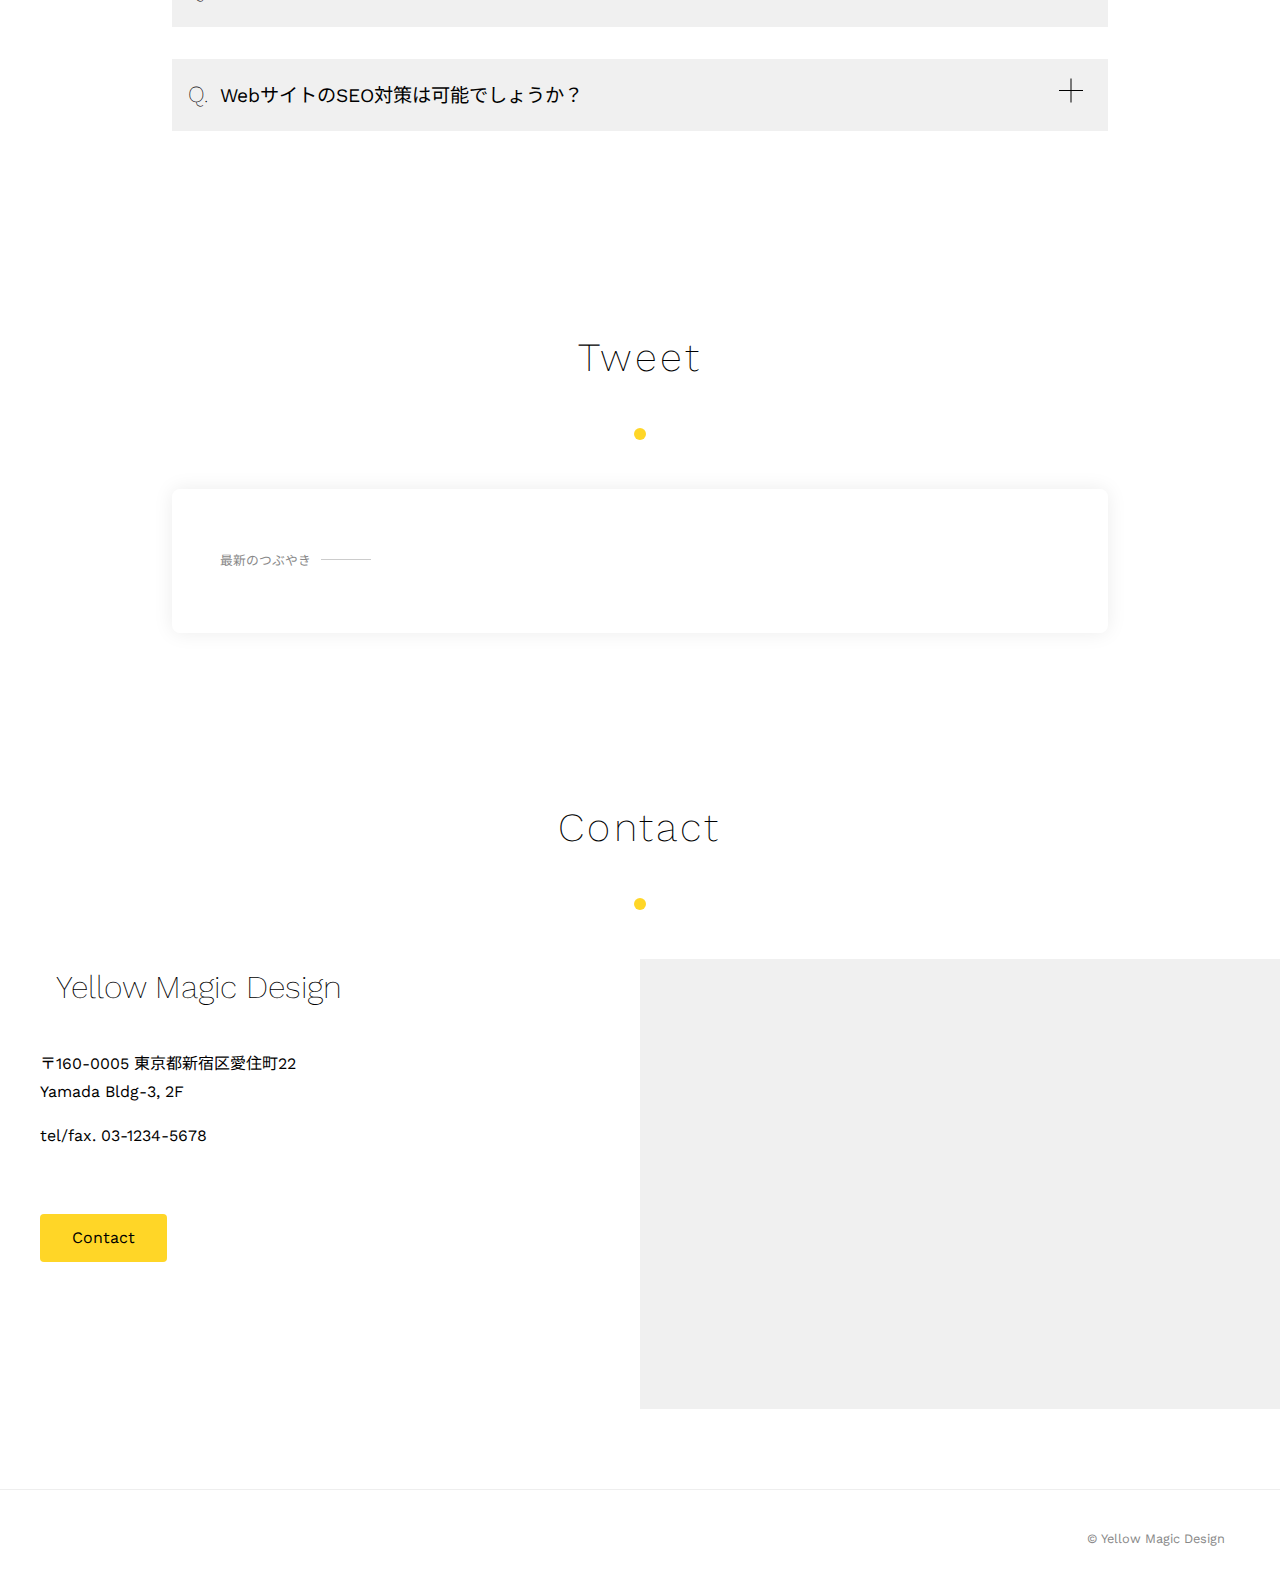
==== commit 3b326bda: "final系のアップデート" ====
--- a/final.html
+++ b/final.html
@@ -19,7 +19,7 @@
   <link rel="stylesheet" href="js/slick/slick.css">
   <link rel="stylesheet" href="js/slick/slick-theme.css">
 
-  <link rel="stylesheet" href="style.css">
+  <link rel="stylesheet" href="css/final.css">
 
 </head>
 
@@ -240,7 +240,7 @@
   <script src="js/jquery-3.6.0.min.js"></script>
   <script src="js/jQuery-inView.min.js"></script>
   <script src="js/slick/slick.min.js"></script>
-  <script src="js/script.js"></script>
+  <script src="js/final.js"></script>
 
 </body>
 
--- a/css/final.css
+++ b/css/final.css
@@ -0,0 +1,756 @@
+@charset 'utf-8';
+
+:root {
+  --main-color: #ffd627;
+  --base-color: #fff;
+  --text-gray: #888;
+  --container-max: 1200px;
+  --remix-icon: remixicon !important;
+}
+
+* {
+  margin: 0;
+  padding: 0;
+  box-sizing: border-box;
+}
+
+/* Common */
+a {
+  transition: all .3s;
+}
+
+a:hover {
+  opacity: .75;
+}
+
+img {
+  max-width: 100%;
+  vertical-align: bottom;
+}
+
+body {
+  font-family: 'Work Sans', 'Noto Sans JP', 'Hiragino Kaku Gothic', Meiryo, sans-serif;
+  font-weight: normal;
+  line-height: 1.75;
+  padding-top: 60px;
+}
+
+.container {
+  max-width: 1200px;
+  margin-left: auto;
+  margin-right: auto;
+  padding-left: 15px;
+  padding-right: 15px;
+}
+
+@media screen and (min-width: 1200px) {
+
+  .container-full {
+    margin-left: calc((100vw - var(--container-max)) / 2);
+    margin-right: calc((100vw - var(--container-max)) / 2);
+  }
+}
+
+.btn {
+  display: inline-block;
+  line-height: 1;
+  border-radius: 4px;
+  padding: 1em 2em;
+  text-decoration: none;
+  text-align: center;
+}
+
+.btn-primary {
+  background-color: var(--main-color);
+  color: #000;
+}
+
+.hidden {
+  display: none;
+}
+
+.section {
+  padding: 5rem 0;
+}
+
+.section-head {
+  text-align: center;
+  margin-bottom: 6rem;
+  font-size: 2.5rem;
+  letter-spacing: .08em;
+  font-weight: 200;
+  position: relative;
+}
+
+.section-head::after {
+  content: '';
+  position: absolute;
+  width: 12px;
+  height: 12px;
+  background-color: var(--main-color);
+  border-radius: 50%;
+  left: 50%;
+  top: 150%;
+  margin-left: -6px;
+}
+
+/* Header */
+.site-header {
+  background-color: var(--base-color);
+  height: 60px;
+  position: fixed;
+  left: 0;
+  top: 0;
+  width: 100%;
+  z-index: 1000;
+  background-color: rgba(255 255 255 / .9);
+}
+
+.site-header-container {
+  height: 100%;
+  display: flex;
+  align-items: center;
+  justify-content: space-between;
+}
+
+.site-header-logo {
+  font-size: 1.1rem;
+  font-weight: 200;
+}
+
+.site-header-logo a {
+  text-decoration: none;
+  color: #000;
+}
+
+.site-header-logo i {
+  color: var(--main-color);
+  vertical-align: middle;
+  margin-right: .2em;
+}
+
+.site-header-nav ul {
+  display: flex;
+  list-style: none;
+}
+
+.site-header-nav ul li:not(:last-child) {
+  margin-right: 2em;
+}
+
+.site-header-nav ul li a {
+  text-decoration: none;
+  font-size: .9rem;
+  color: #000;
+  position: relative;
+}
+
+.site-header-nav ul li a:hover::after {
+  content: '';
+  position: absolute;
+  left: 0;
+  bottom: -5px;
+  height: 1px;
+  background-color: #000;
+  width: 100%;
+}
+
+@media screen and (min-width: 768px) {
+  .site-header-logo {
+    font-size: 1.5rem;
+  }
+}
+
+/* Footer */
+.site-footer {
+  padding: 2rem;
+  border-top: 1px solid #eee;
+}
+
+.site-footer-container {
+  display: flex;
+  justify-content: space-between;
+  align-items: center;
+}
+
+.site-footer-sns a {
+  margin-right: 1rem;
+  font-size: 1.2rem;
+  color: var(--text-gray);
+  text-decoration: none;
+}
+
+.site-footer-copyright {
+  font-size: .8rem;
+  color: var(--text-gray);
+}
+
+/* MV */
+.mv {
+  background: var(--main-color) url(https://picsum.photos/id/855/1600/900) no-repeat right bottom;
+  background-size: cover;
+  height: 85vh;
+  display: flex;
+  justify-content: center;
+  flex-direction: column;
+  padding: 5%;
+}
+
+.mv-copy {
+  font-weight: 100;
+  font-size: calc(1.75vw + 1.5rem);
+  margin-bottom: 1em;
+}
+
+.mv-copy br {
+  display: block;
+}
+
+@media screen and (min-width: 768px) {
+  .mv {
+    padding: 10%;
+  }
+
+  .mv-copy {
+    font-size: 4rem;
+  }
+
+  .mv-copy br {
+    display: none;
+  }
+
+  .mv-subcopy {
+    font-size: 1.5rem;
+    font-weight: 100;
+    letter-spacing: .08em;
+  }
+}
+
+
+/* News */
+.quick-news {
+  margin-bottom: 1rem;
+}
+
+.quick-news-content {
+  background-color: #f5f5f5;
+  margin-bottom: 1rem;
+  padding: 1.2rem 0;
+  text-align: center;
+  font-size: .8rem;
+}
+
+.quick-news-control {
+  margin-top: .5rem;
+  text-align: center;
+  font-size: .6rem;
+}
+
+.quick-news-btn {
+  background: none;
+  border: none;
+  padding: 0;
+  cursor: pointer;
+  color: var(--text-gray);
+}
+
+/* Service */
+.service-list {
+  display: flex;
+  flex-direction: column;
+  list-style: none;
+}
+
+.service-list li:not(:last-child) {
+  margin-bottom: 40px;
+}
+
+.service-card {
+  box-shadow: 0 0 30px 0 rgba(0 0 0 / .08);
+  border-radius: 8px;
+  padding: 2rem;
+}
+
+.service-card__head {
+  text-align: center;
+  margin-bottom: 2rem;
+  font-size: 2rem;
+  font-weight: 200;
+}
+
+.service-card__fig {
+  text-align: center;
+  font-size: 6rem;
+  color: var(--main-color);
+}
+
+@media screen and (min-width: 768px) {
+  .service-list {
+    flex-direction: row;
+    justify-content: space-between;
+  }
+
+  .service-list li {
+    flex: 30% 1 1;
+    max-width: 30%;
+    margin-bottom: 0 !important;
+  }
+
+}
+
+/* Works */
+.works-panel {
+  padding: 0 2rem;
+  display: flex !important;
+  /*slickがblockを強制するので、阻止する*/
+  justify-content: space-between;
+  flex-direction: column;
+}
+
+.works-thumb {
+  margin-bottom: 32px;
+}
+
+.works-thumb img {
+  box-shadow: 0 0 16px rgba(0 0 0 / .15);
+  border-radius: 4px;
+}
+.works-detail {
+  padding-bottom: 40px;
+}
+
+.works-title {
+  line-height: 1;
+  font-size: 2rem;
+  margin-bottom: .2em;
+  margin-top: .5em;
+}
+
+.works-cat {
+  margin-bottom: 1em;
+  color: var(--text-gray);
+}
+
+.works-link {
+  margin-top: 2.5rem;
+}
+
+@media screen and (min-width: 768px) {
+  .works-panel {
+    flex-direction: row;
+    padding: 0 3rem;
+  }
+  .works-thumb {
+    flex: 40%;
+    max-width: 40%;
+    margin-bottom: 0;
+  }
+
+  .works-detail {
+    flex: 55%;
+    max-width: 55%;
+  }
+}
+
+/* works: slickオーバーライドスタイル */
+.slick-prev,
+.slick-next {
+  background: white;
+  width: 40px;
+  height: 40px;
+  box-shadow: 0 0 12px 0 rgb(0 0 0 / 10%);
+  border-radius: 50%;
+  /* z-index: 1; */
+}
+
+.slick-prev {
+  left: -10px;
+}
+
+.slick-next {
+  right: -10px;
+}
+
+.slick-prev::before,
+.slick-next::before {
+  font-family: var(--remix-icon);
+  color: var(--main-color);
+  font-size: 30px;
+}
+
+.slick-prev::before {
+  content: "\EA64";
+}
+
+.slick-next::before {
+  content: "\EA6E";
+}
+
+@media screen and (min-width: 768px) {
+  .slick-prev {
+    left: 0;
+  }
+  
+  .slick-next {
+    right: 0;
+  }
+}
+
+/* FAQ */
+.faq-list {
+  margin: 0 auto;
+}
+
+.faq-item {
+  margin-bottom: 2rem;
+}
+
+.faq-list dt {
+  background-color: #f0f0f0;
+  padding: 1rem;
+  padding-right: 60px;
+  position: relative;
+}
+
+.faq-list dt::before {
+  content: 'Q.';
+  margin-right: .5em;
+  font-size: 1.2em;
+  font-weight: 200;
+}
+
+.faq-list dd {
+  padding: 1rem;
+  display: none;
+}
+
+.faq-openclose {
+  position: absolute;
+  right: 1.4rem;
+  top: 50%;
+  margin-top: -20px;
+  width: 30px;
+  height: 30px;
+  cursor: pointer;
+}
+
+.faq-openclose::before,
+.faq-openclose::after {
+  content: '';
+  position: absolute;
+  top: 50%;
+  left: 3px;
+  width: 24px;
+  height: 1px;
+  background-color: black;
+}
+
+.faq-openclose::after {
+  transform: rotate(90deg);
+  transition: .4s;
+}
+
+.faq-openclose.is-open::after {
+  transform: rotate(0deg);
+}
+
+@media screen and (min-width: 768px) {
+  .faq-list {
+    width: 80%;
+  }
+  .faq-list dt {
+    font-size: 1.2rem;
+    padding-right: 80px;
+  }
+}
+
+/* Tweet */
+.tweet-container {
+  margin-left: auto;
+  margin-right: auto;
+  padding: 1.2rem;
+  border-radius: 8px;
+  box-shadow: 0 0 20px rgba(0 0 0 / .08);
+  overflow: hidden;
+  position: relative;
+}
+
+.tweet-container::after {
+  content: "\F23A";
+  font-family: var(--remix-icon);
+  line-height: 1;
+  font-size: 100px;
+  position: absolute;
+  right: 0;
+  bottom: -20px;
+  color: rgba(0 0 0 / .07);
+}
+
+.tweet-head {
+  margin-top: 1em;
+  margin-bottom: 1em;
+  font-size: .8rem;
+  color: var(--text-gray);
+}
+
+.tweet-head::after {
+  content: '';
+  display: inline-block;
+  margin-left: 10px;
+  height: 1px;
+  background-color: #ccc;
+  width: 50px;
+  vertical-align: middle;
+  transform: translateY(-2px);
+}
+
+.tweet-content,
+.tweet-content-ls16,
+.tweet-content-ls19 {
+  position: relative;
+  z-index: 1;
+}
+
+.tweet-content-ls16,
+.tweet-content-ls19 {
+  display: none;
+}
+
+.tweet-display {
+  margin-top: 1rem;
+}
+
+.tweet-display-btn {
+  font-size: .8rem;
+  border: none;
+  background: none;
+  padding: .2em 1em;
+  border: 1px solid #eee;
+  background-color: #f9f9f9;
+  color: #888;
+  border-radius: 10px;
+  cursor: pointer;
+}
+
+@media screen and (min-width: 768px) {
+  .tweet-container {
+    width: 80%;
+    padding: 3rem;
+  }
+}
+
+/* Contact */
+.contact-container {
+  display: flex;
+  flex-direction: column;
+}
+
+.contact-detail {
+  margin-bottom: 2rem;
+  padding-left: 1rem;
+}
+
+.contact-logo {
+  font-size: 2rem;
+  font-weight: 200;
+  margin-bottom: 1em;
+}
+
+.contact-logo i {
+  color: var(--main-color);
+  vertical-align: middle;
+  margin-right: .5em;
+}
+
+.contact-addr {
+  margin-bottom: 1em;
+}
+
+.contact-btn {
+  margin-top: 4rem;
+}
+
+.contact-tel {
+  margin-bottom: 1em;
+}
+
+.contact-map {
+  flex: 50%;
+  background-color: #f0f0f0;
+}
+
+.contact-map iframe {
+  width: 100%;
+  vertical-align: bottom;
+}
+
+@media screen and (min-width: 768px) {
+  .contact-container {
+    flex-direction: row;
+  }
+  .contact-detail {
+    flex: 45% 0 1;
+    max-width: 45%;
+    margin-right: 5%;
+    margin-bottom: 0;
+  }
+}
+@media screen and (min-width: 1200px) {
+  .contact-detail {
+    padding-left: 0;
+  }
+  .contact-map {
+    margin-right: calc((100vw - var(--container-max)) / -2);
+  }
+}
+
+.pagetop {
+  width: 40px;
+  height: 40px;
+  position: fixed;
+  z-index: 2000;
+  right: 30px;
+  bottom: 50px;
+  background-color: var(--main-color);
+  color: #fff;
+  font-size: 1.5rem;
+  text-align: center;
+  line-height: 40px;
+  cursor: pointer;
+  opacity: .6;
+}
+
+.pagetop:hover {
+  opacity: .9;
+}
+
+
+/* レッスンで追加
+============================================= */
+
+/* マウス追従 */
+/* .mouse-follow {
+  width: 60px;
+  height: 60px;
+  border-radius: 50%;
+  position: fixed;
+  background-color: rgba(255 214 39 / .5);
+  top: 0;
+  left: 0;
+  z-index: 1000;
+  margin-left: -30px;
+  margin-top: -30px;
+} */
+
+/* jQuery inView */
+.service-card {
+  transition: .6s;
+  opacity: 0;
+  transform: translateY(50px);
+}
+.service-list.in-view .service-card {
+  opacity: 1;
+  transform: translateY(0);
+}
+.service-list li:nth-of-type(2) .service-card {
+  transition-delay: .4s;
+}
+.service-list li:nth-of-type(3) .service-card {
+  transition-delay: .8s;
+}
+
+/* ハンバーガーメニューのCSS */
+
+/* ボタン */
+.site-header-navbtn {
+  display: none;
+  width: 40px;
+  height: 40px;
+  background: none;
+  border: none;
+  position: fixed;
+  right: 10px;
+  top: 10px;
+  background-color: #eee;
+  z-index: 1;
+}
+
+.site-header-navbtn span,
+.site-header-navbtn::before,
+.site-header-navbtn::after {
+  display: block;
+  width: 30px;
+  height: 1px;
+  background-color: #999;
+  position: absolute;
+  top: 50%;
+  left: 5px;
+  transition: transform .4s;
+}
+
+.site-header-navbtn::before,
+.site-header-navbtn::after {
+  content: '';
+}
+
+.site-header-navbtn::before {
+  transform: translateY(-8px);
+  /* translate: 0 -8px; */
+}
+
+.site-header-navbtn::after {
+  transform: translateY(8px);
+}
+
+body.is-nav-open .site-header-navbtn span {
+  transform: scaleX(0);
+}
+body.is-nav-open .site-header-navbtn::before {
+  transform: translateY(0) rotate(45deg) ;
+  /* translate: 0 0;
+  rotate: 45deg; */
+}
+body.is-nav-open .site-header-navbtn::after {
+  transform: translateY(0) rotate(-45deg);
+}
+
+@media screen and (max-width: 767px) {  
+  /* ボタン */
+  .site-header-navbtn {
+    display: block;
+  }
+
+  /* ナビゲーション  */
+  .site-header-nav {
+    background-color: var(--base-color);
+    position: fixed;
+    width: 100%;
+    height: 100%;
+    left: 0;
+    top: 0;
+    transform: translateX(-100%);
+    transition: transform .6s;
+  }
+
+  body.is-nav-open .site-header-nav {
+    transform: translateX(0);
+  }
+
+  .site-header-nav ul {
+    text-align: center;
+    justify-content: center;
+    flex-direction: column;
+    height: 100%;
+  }
+
+  .site-header-nav ul li:not(:last-child) {
+    margin-right: 0;
+    margin-bottom: 1.5em;
+  }
+
+  .site-header-nav ul li a {
+    font-size: 1.5rem;
+  }
+  
+}
+
